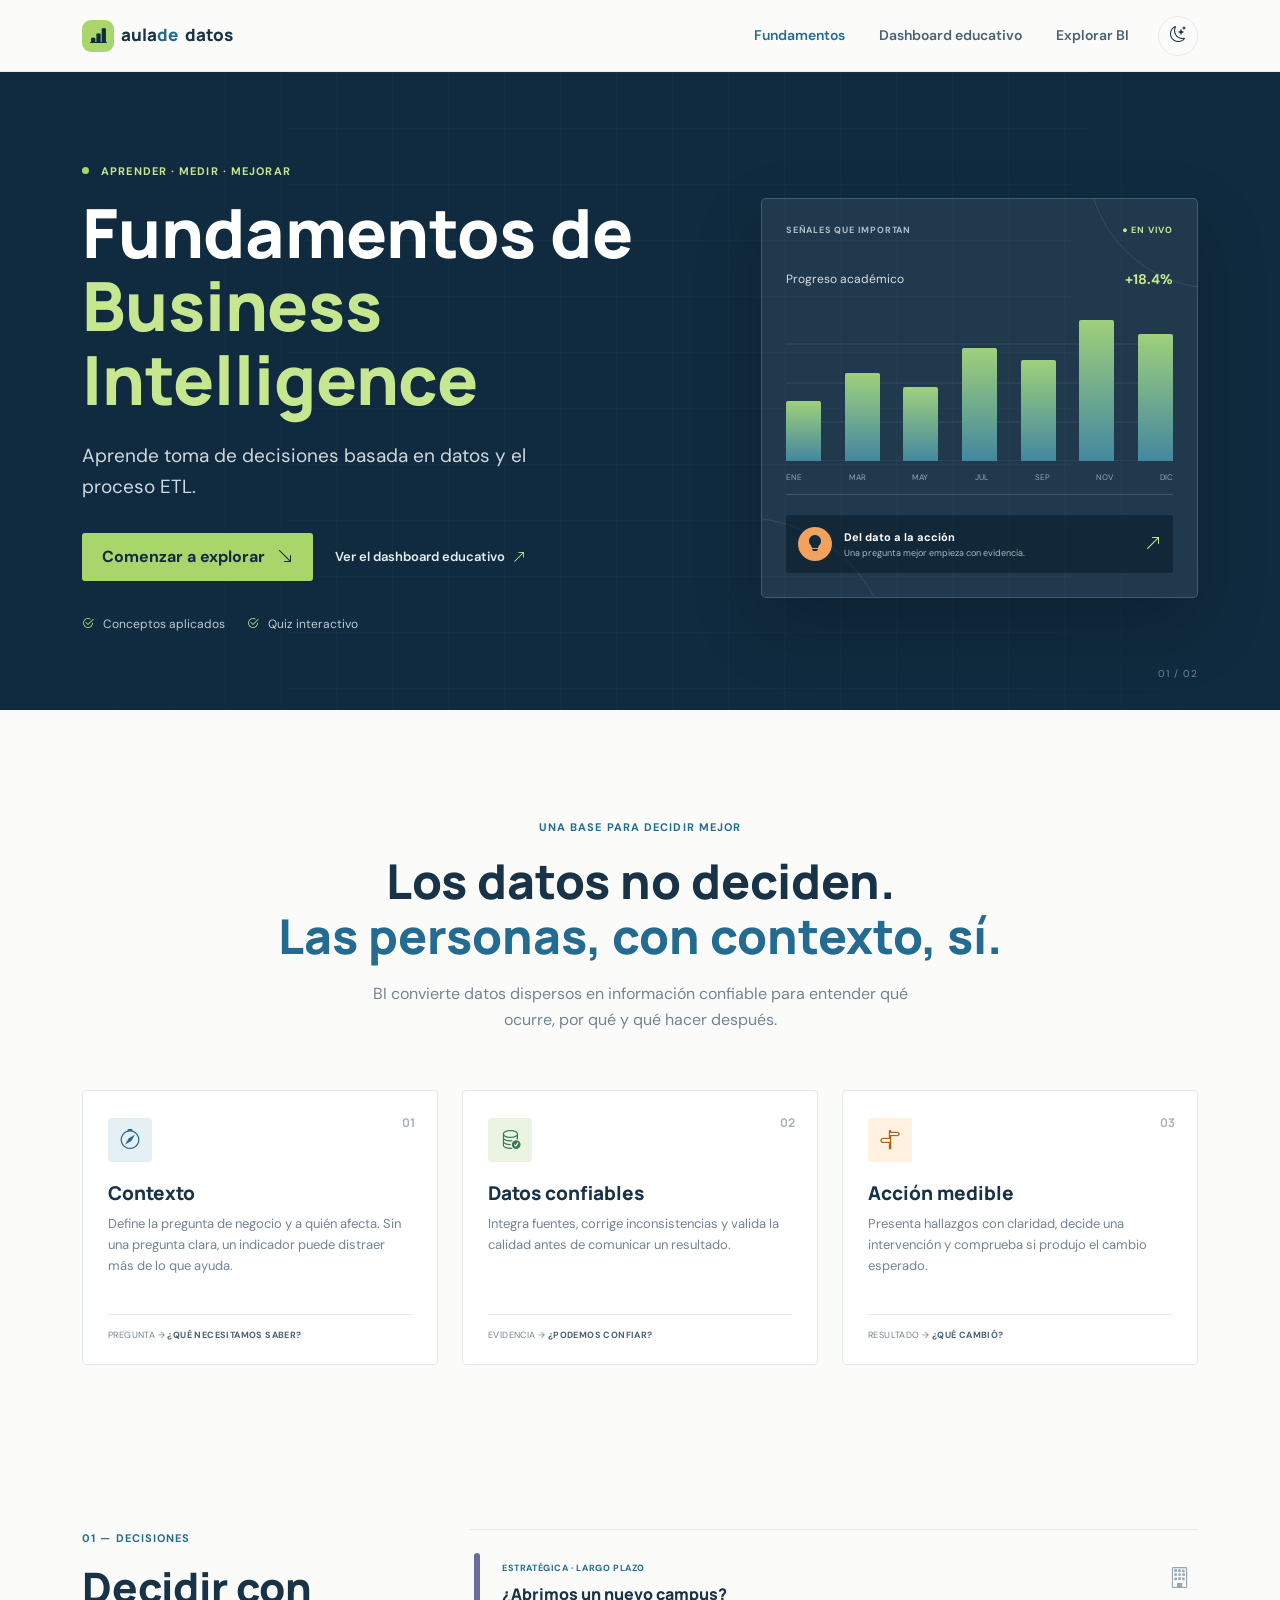
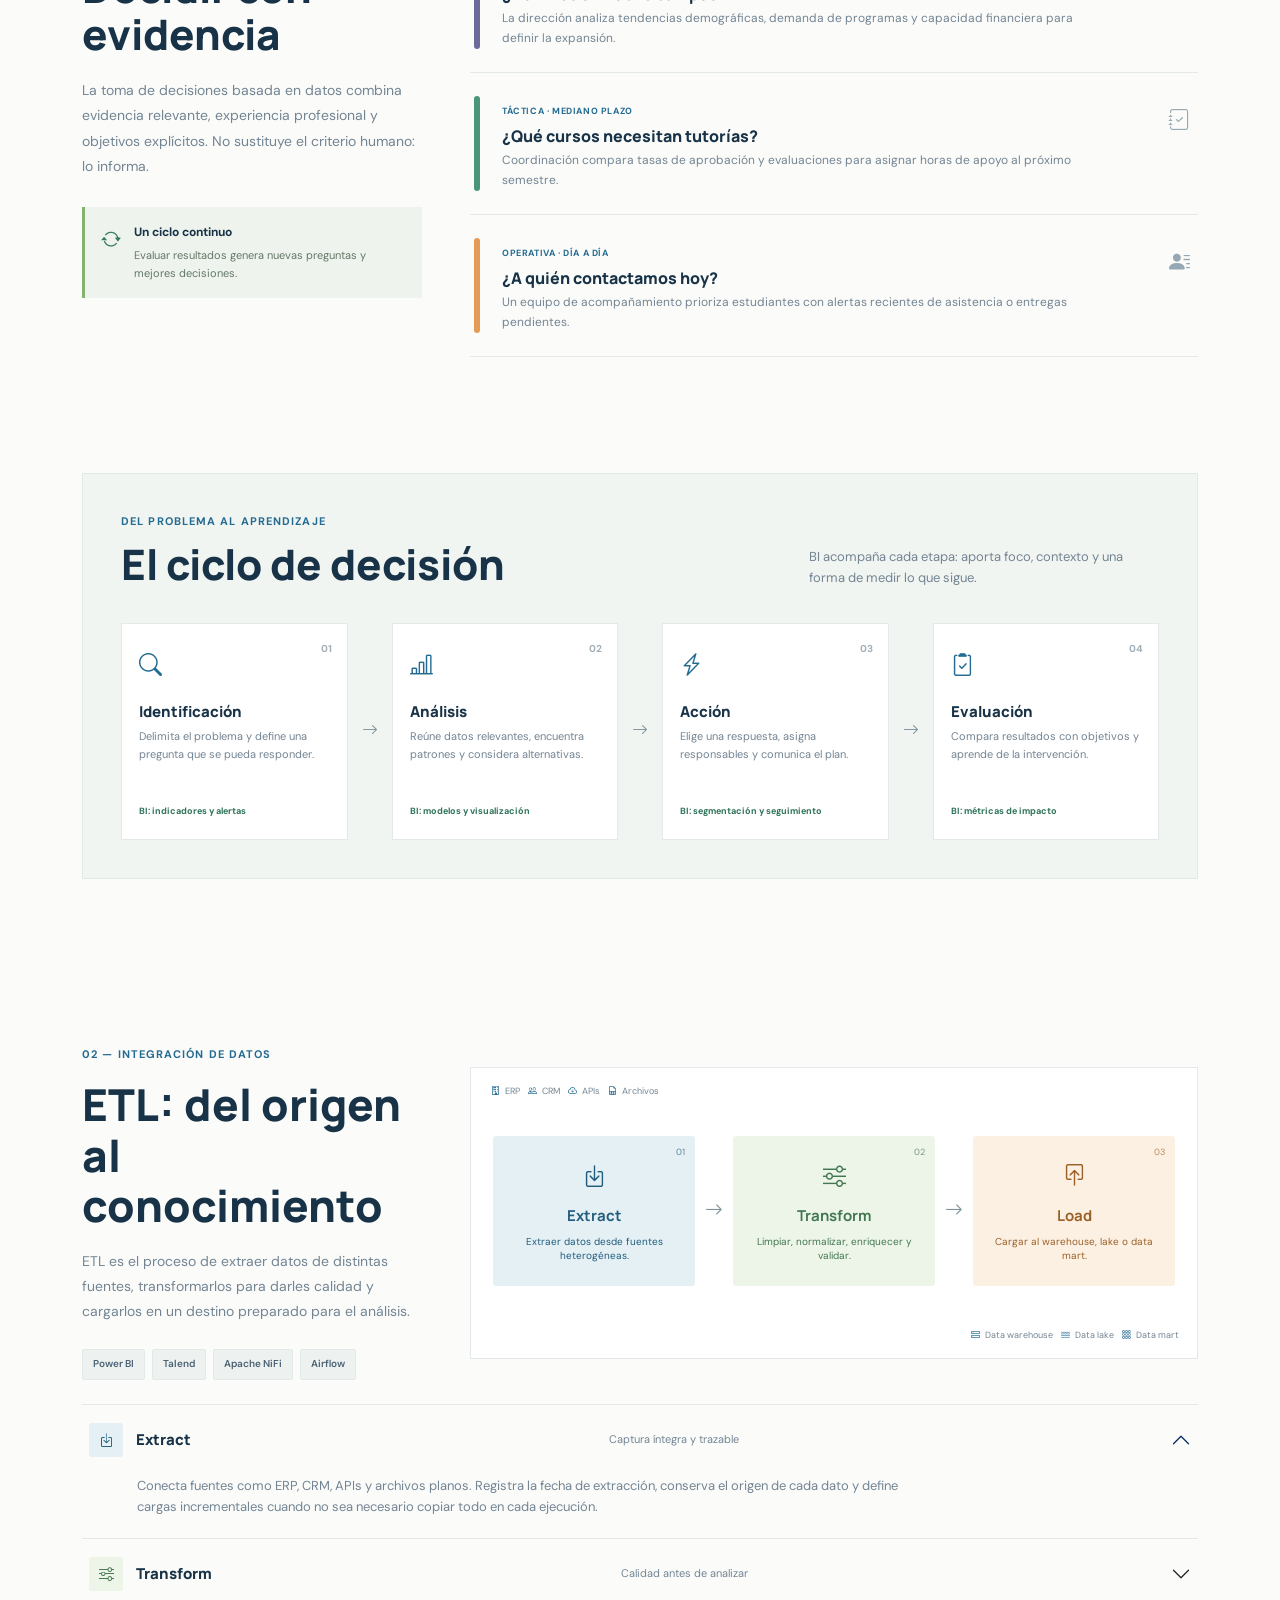
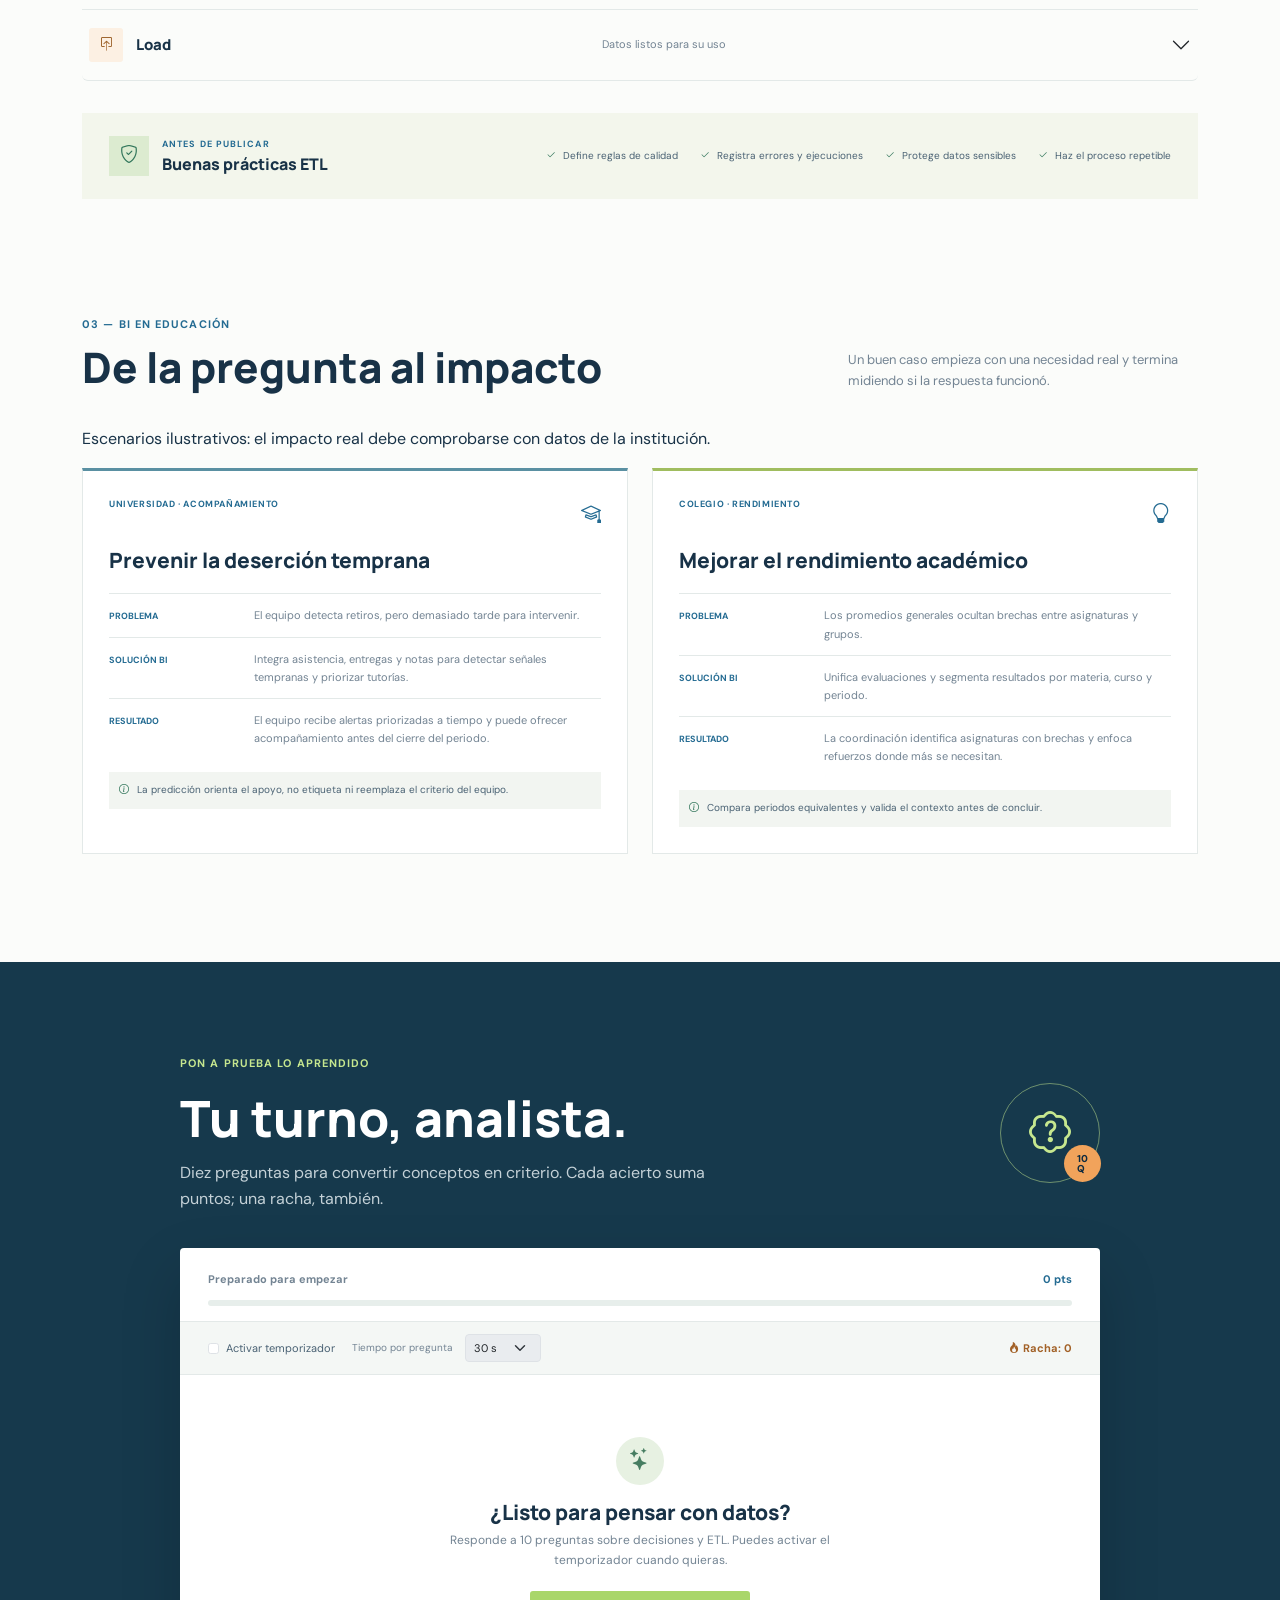
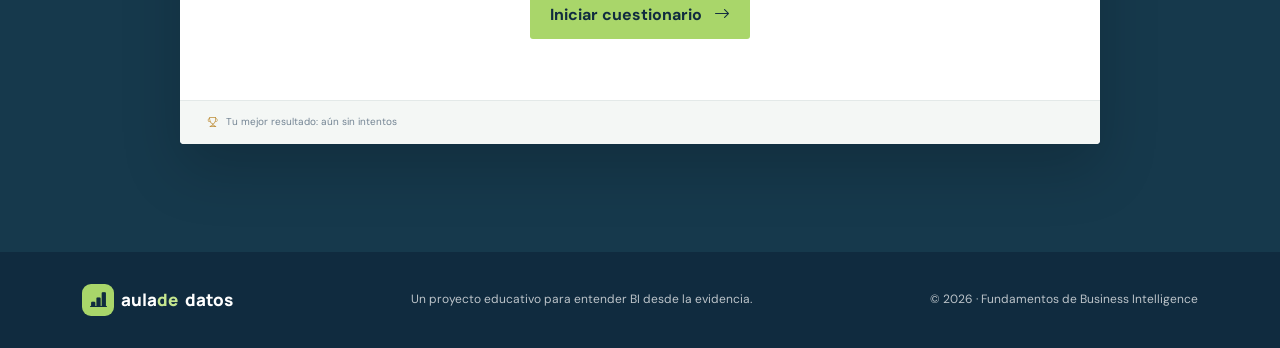
==== index.html @ 1e3d61f3 "Estructura inicial del proyecto BI y Dashboard" ====
<!doctype html>
<html lang="es">
<head>
	<meta charset="utf-8">
	<meta name="viewport" content="width=device-width, initial-scale=1">
	<meta name="description" content="Aprende fundamentos de Business Intelligence, toma de decisiones basada en datos y el proceso ETL con ejemplos educativos y un cuestionario interactivo.">
	<meta name="theme-color" content="#102b3f">
	<title>Fundamentos de BI | Aula de datos</title>
	<link rel="preconnect" href="https://fonts.googleapis.com">
	<link rel="preconnect" href="https://fonts.gstatic.com" crossorigin>
	<link href="https://fonts.googleapis.com/css2?family=DM+Sans:wght@400;500;600;700&family=Manrope:wght@500;600;700;800&display=swap" rel="stylesheet">
	<link href="https://cdn.jsdelivr.net/npm/bootstrap@5.3.3/dist/css/bootstrap.min.css" rel="stylesheet">
	<link href="https://cdn.jsdelivr.net/npm/bootstrap-icons@1.11.3/font/bootstrap-icons.min.css" rel="stylesheet">
	<link href="css/styles.css" rel="stylesheet">
	<link href="css/index.css" rel="stylesheet">
</head>
<body>
	<a class="skip-link" href="#contenido">Saltar al contenido</a>
	<nav class="navbar navbar-expand-lg site-nav sticky-top" aria-label="Navegación principal">
		<div class="container">
			<a class="navbar-brand brand-mark" href="index.html"><span class="brand-icon"><i class="bi bi-bar-chart-line-fill" aria-hidden="true"></i></span> aula<span>de</span>datos</a>
			<button class="navbar-toggler" type="button" data-bs-toggle="collapse" data-bs-target="#mainNav" aria-controls="mainNav" aria-expanded="false" aria-label="Abrir navegación"><span class="navbar-toggler-icon"></span></button>
			<div class="collapse navbar-collapse" id="mainNav">
				<ul class="navbar-nav ms-auto align-items-lg-center gap-lg-2">
					<li class="nav-item"><a class="nav-link active" aria-current="page" href="index.html">Fundamentos</a></li>
					<li class="nav-item"><a class="nav-link" href="dashboard.html">Dashboard educativo</a></li>
					<li class="nav-item"><a class="nav-link" href="#teoria">Explorar BI</a></li>
					<li class="nav-item ms-lg-2"><button class="theme-toggle" type="button" aria-label="Activar tema oscuro" title="Cambiar tema"><i class="bi bi-moon-stars" aria-hidden="true"></i></button></li>
				</ul>
			</div>
		</div>
	</nav>

	<main id="contenido">
		<header class="hero-section">
			<div class="hero-grid" aria-hidden="true"></div>
			<div class="container hero-content">
				<div class="row align-items-center g-5">
					<div class="col-lg-7">
						<p class="eyebrow"><span class="eyebrow-dot"></span> APRENDER · MEDIR · MEJORAR</p>
						<h1>Fundamentos de<br><span>Business Intelligence</span></h1>
						<p class="hero-lead">Aprende toma de decisiones basada en datos y el proceso ETL.</p>
						<div class="hero-actions">
							<a class="btn btn-accent" href="#teoria">Comenzar a explorar <i class="bi bi-arrow-down-right" aria-hidden="true"></i></a>
							<a class="hero-text-link" href="dashboard.html">Ver el dashboard educativo <i class="bi bi-arrow-up-right" aria-hidden="true"></i></a>
						</div>
						<div class="hero-proof"><span><i class="bi bi-check2-circle" aria-hidden="true"></i> Conceptos aplicados</span><span><i class="bi bi-check2-circle" aria-hidden="true"></i> Quiz interactivo</span></div>
					</div>
					<div class="col-lg-5">
						<div class="hero-visual" role="img" aria-label="Visualización de datos conectados para convertir información en decisiones">
							<div class="visual-topline"><span>SEÑALES QUE IMPORTAN</span><span class="live-dot">● EN VIVO</span></div>
							<div class="visual-chart">
								<div class="chart-label">Progreso académico <strong>+18.4%</strong></div>
								<div class="chart-bars" aria-hidden="true"><i style="--bar:39%"></i><i style="--bar:57%"></i><i style="--bar:48%"></i><i style="--bar:73%"></i><i style="--bar:65%"></i><i style="--bar:91%"></i><i style="--bar:82%"></i></div>
								<div class="chart-axis"><span>ENE</span><span>MAR</span><span>MAY</span><span>JUL</span><span>SEP</span><span>NOV</span><span>DIC</span></div>
							</div>
							<div class="visual-note"><span class="note-icon"><i class="bi bi-lightbulb-fill" aria-hidden="true"></i></span><span><strong>Del dato a la acción</strong><small>Una pregunta mejor empieza con evidencia.</small></span><i class="bi bi-arrow-up-right ms-auto" aria-hidden="true"></i></div>
							<span class="visual-orbit orbit-one" aria-hidden="true"></span><span class="visual-orbit orbit-two" aria-hidden="true"></span>
						</div>
					</div>
				</div>
				<div class="hero-index" aria-hidden="true">01 / 02</div>
			</div>
		</header>

		<section class="section-pad theory-section" id="teoria">
			<div class="container">
				<div class="section-heading reveal">
					<p class="eyebrow eyebrow-dark">UNA BASE PARA DECIDIR MEJOR</p>
					<h2>Los datos no deciden.<br><span>Las personas, con contexto, sí.</span></h2>
					<p>BI convierte datos dispersos en información confiable para entender qué ocurre, por qué y qué hacer después.</p>
				</div>

				<div class="row g-4 concept-row">
					<div class="col-md-4 reveal">
						<article class="concept-card">
							<span class="concept-number">01</span><span class="concept-icon icon-blue"><i class="bi bi-compass" aria-hidden="true"></i></span>
							<h3>Contexto</h3><p>Define la pregunta de negocio y a quién afecta. Sin una pregunta clara, un indicador puede distraer más de lo que ayuda.</p>
							<span class="concept-foot">PREGUNTA → <b>¿QUÉ NECESITAMOS SABER?</b></span>
						</article>
					</div>
					<div class="col-md-4 reveal">
						<article class="concept-card">
							<span class="concept-number">02</span><span class="concept-icon icon-green"><i class="bi bi-database-check" aria-hidden="true"></i></span>
							<h3>Datos confiables</h3><p>Integra fuentes, corrige inconsistencias y valida la calidad antes de comunicar un resultado.</p>
							<span class="concept-foot">EVIDENCIA → <b>¿PODEMOS CONFIAR?</b></span>
						</article>
					</div>
					<div class="col-md-4 reveal">
						<article class="concept-card">
							<span class="concept-number">03</span><span class="concept-icon icon-orange"><i class="bi bi-signpost-split" aria-hidden="true"></i></span>
							<h3>Acción medible</h3><p>Presenta hallazgos con claridad, decide una intervención y comprueba si produjo el cambio esperado.</p>
							<span class="concept-foot">RESULTADO → <b>¿QUÉ CAMBIÓ?</b></span>
						</article>
					</div>
				</div>

				<div class="theory-block row g-5 align-items-start">
					<div class="col-lg-4 reveal">
						<p class="eyebrow eyebrow-dark">01 — DECISIONES</p>
						<h2 class="block-title">Decidir con<br>evidencia</h2>
						<p class="block-intro">La toma de decisiones basada en datos combina evidencia relevante, experiencia profesional y objetivos explícitos. No sustituye el criterio humano: lo informa.</p>
						<div class="cycle-callout"><i class="bi bi-arrow-repeat" aria-hidden="true"></i><span><strong>Un ciclo continuo</strong><small>Evaluar resultados genera nuevas preguntas y mejores decisiones.</small></span></div>
					</div>
					<div class="col-lg-8 reveal">
						<div class="decision-types">
							<div class="decision-type"><span class="type-marker marker-strategy"></span><div><span class="type-label">ESTRATÉGICA · LARGO PLAZO</span><h3>¿Abrimos un nuevo campus?</h3><p>La dirección analiza tendencias demográficas, demanda de programas y capacidad financiera para definir la expansión.</p></div><i class="bi bi-building" aria-hidden="true"></i></div>
							<div class="decision-type"><span class="type-marker marker-tactical"></span><div><span class="type-label">TÁCTICA · MEDIANO PLAZO</span><h3>¿Qué cursos necesitan tutorías?</h3><p>Coordinación compara tasas de aprobación y evaluaciones para asignar horas de apoyo al próximo semestre.</p></div><i class="bi bi-journal-check" aria-hidden="true"></i></div>
							<div class="decision-type"><span class="type-marker marker-operational"></span><div><span class="type-label">OPERATIVA · DÍA A DÍA</span><h3>¿A quién contactamos hoy?</h3><p>Un equipo de acompañamiento prioriza estudiantes con alertas recientes de asistencia o entregas pendientes.</p></div><i class="bi bi-person-lines-fill" aria-hidden="true"></i></div>
						</div>
					</div>
				</div>

				<div class="cycle-section reveal">
					<div class="cycle-heading"><div><p class="eyebrow eyebrow-dark">DEL PROBLEMA AL APRENDIZAJE</p><h2 class="block-title">El ciclo de decisión</h2></div><p>BI acompaña cada etapa: aporta foco, contexto y una forma de medir lo que sigue.</p></div>
					<div class="cycle-steps">
						<article><span class="step-count">01</span><i class="bi bi-search" aria-hidden="true"></i><h3>Identificación</h3><p>Delimita el problema y define una pregunta que se pueda responder.</p><small>BI: indicadores y alertas</small></article>
						<span class="cycle-arrow" aria-hidden="true"><i class="bi bi-arrow-right"></i></span>
						<article><span class="step-count">02</span><i class="bi bi-bar-chart-line" aria-hidden="true"></i><h3>Análisis</h3><p>Reúne datos relevantes, encuentra patrones y considera alternativas.</p><small>BI: modelos y visualización</small></article>
						<span class="cycle-arrow" aria-hidden="true"><i class="bi bi-arrow-right"></i></span>
						<article><span class="step-count">03</span><i class="bi bi-lightning-charge" aria-hidden="true"></i><h3>Acción</h3><p>Elige una respuesta, asigna responsables y comunica el plan.</p><small>BI: segmentación y seguimiento</small></article>
						<span class="cycle-arrow" aria-hidden="true"><i class="bi bi-arrow-right"></i></span>
						<article><span class="step-count">04</span><i class="bi bi-clipboard2-check" aria-hidden="true"></i><h3>Evaluación</h3><p>Compara resultados con objetivos y aprende de la intervención.</p><small>BI: métricas de impacto</small></article>
					</div>
				</div>

				<div class="etl-section row g-5 align-items-center">
					<div class="col-lg-4 reveal">
						<p class="eyebrow eyebrow-dark">02 — INTEGRACIÓN DE DATOS</p>
						<h2 class="block-title">ETL: del origen<br>al conocimiento</h2>
						<p class="block-intro">ETL es el proceso de extraer datos de distintas fuentes, transformarlos para darles calidad y cargarlos en un destino preparado para el análisis.</p>
						<div class="tool-tags" aria-label="Ejemplos de herramientas"><span>Power BI</span><span>Talend</span><span>Apache NiFi</span><span>Airflow</span></div>
					</div>
					<div class="col-lg-8 reveal">
						<div class="etl-flow" aria-label="Flujo ETL: extracción, transformación y carga">
							<div class="etl-sources"><span><i class="bi bi-building" aria-hidden="true"></i> ERP</span><span><i class="bi bi-people" aria-hidden="true"></i> CRM</span><span><i class="bi bi-cloud-arrow-down" aria-hidden="true"></i> APIs</span><span><i class="bi bi-file-earmark-spreadsheet" aria-hidden="true"></i> Archivos</span></div>
							<div class="etl-stage stage-extract"><span class="stage-index">01</span><i class="bi bi-box-arrow-in-down" aria-hidden="true"></i><strong>Extract</strong><small>Extraer datos desde fuentes heterogéneas.</small></div>
							<span class="etl-connector" aria-hidden="true"><i class="bi bi-arrow-right"></i></span>
							<div class="etl-stage stage-transform"><span class="stage-index">02</span><i class="bi bi-sliders" aria-hidden="true"></i><strong>Transform</strong><small>Limpiar, normalizar, enriquecer y validar.</small></div>
							<span class="etl-connector" aria-hidden="true"><i class="bi bi-arrow-right"></i></span>
							<div class="etl-stage stage-load"><span class="stage-index">03</span><i class="bi bi-box-arrow-in-up" aria-hidden="true"></i><strong>Load</strong><small>Cargar al warehouse, lake o data mart.</small></div>
							<div class="etl-destinations"><span><i class="bi bi-hdd-stack" aria-hidden="true"></i> Data warehouse</span><span><i class="bi bi-water" aria-hidden="true"></i> Data lake</span><span><i class="bi bi-grid-3x3-gap" aria-hidden="true"></i> Data mart</span></div>
						</div>
					</div>
				</div>

				<div class="accordion etl-details reveal" id="etlAccordion">
					<div class="accordion-item"><h3 class="accordion-header"><button class="accordion-button" type="button" data-bs-toggle="collapse" data-bs-target="#extractDetails" aria-expanded="true" aria-controls="extractDetails"><span class="accordion-symbol symbol-blue"><i class="bi bi-box-arrow-in-down" aria-hidden="true"></i></span> Extract <small>Captura íntegra y trazable</small></button></h3><div id="extractDetails" class="accordion-collapse collapse show" data-bs-parent="#etlAccordion"><div class="accordion-body">Conecta fuentes como ERP, CRM, APIs y archivos planos. Registra la fecha de extracción, conserva el origen de cada dato y define cargas incrementales cuando no sea necesario copiar todo en cada ejecución.</div></div></div>
					<div class="accordion-item"><h3 class="accordion-header"><button class="accordion-button collapsed" type="button" data-bs-toggle="collapse" data-bs-target="#transformDetails" aria-expanded="false" aria-controls="transformDetails"><span class="accordion-symbol symbol-green"><i class="bi bi-sliders" aria-hidden="true"></i></span> Transform <small>Calidad antes de analizar</small></button></h3><div id="transformDetails" class="accordion-collapse collapse" data-bs-parent="#etlAccordion"><div class="accordion-body">Elimina duplicados, corrige formatos, normaliza unidades y catálogos, enriquece registros con contexto adicional y valida reglas de negocio. Documenta las transformaciones y trata explícitamente los valores faltantes.</div></div></div>
					<div class="accordion-item"><h3 class="accordion-header"><button class="accordion-button collapsed" type="button" data-bs-toggle="collapse" data-bs-target="#loadDetails" aria-expanded="false" aria-controls="loadDetails"><span class="accordion-symbol symbol-orange"><i class="bi bi-box-arrow-in-up" aria-hidden="true"></i></span> Load <small>Datos listos para su uso</small></button></h3><div id="loadDetails" class="accordion-collapse collapse" data-bs-parent="#etlAccordion"><div class="accordion-body">Carga los datos procesados en un data warehouse, data lake o data mart. Elige cargas completas o incrementales, comprueba que los registros se escribieron correctamente y prepara el modelo para las consultas analíticas.</div></div></div>
				</div>

				<div class="best-practice reveal"><div class="practice-title"><span><i class="bi bi-shield-check" aria-hidden="true"></i></span><div><p class="eyebrow eyebrow-dark">ANTES DE PUBLICAR</p><h3>Buenas prácticas ETL</h3></div></div><div class="practice-list"><span><i class="bi bi-check2" aria-hidden="true"></i> Define reglas de calidad</span><span><i class="bi bi-check2" aria-hidden="true"></i> Registra errores y ejecuciones</span><span><i class="bi bi-check2" aria-hidden="true"></i> Protege datos sensibles</span><span><i class="bi bi-check2" aria-hidden="true"></i> Haz el proceso repetible</span></div></div>

				<div class="cases-section reveal">
					<div class="cycle-heading"><div><p class="eyebrow eyebrow-dark">03 — BI EN EDUCACIÓN</p><h2 class="block-title">De la pregunta al impacto</h2></div><p>Un buen caso empieza con una necesidad real y termina midiendo si la respuesta funcionó.</p></div>
					  <p class="case-disclaimer">Escenarios ilustrativos: el impacto real debe comprobarse con datos de la institución.</p>
					  <div class="row g-4">
						<div class="col-lg-6"><article class="case-card"><div class="case-top"><span class="case-tag">UNIVERSIDAD · ACOMPAÑAMIENTO</span><i class="bi bi-mortarboard" aria-hidden="true"></i></div><h3>Prevenir la deserción temprana</h3><div class="case-flow"><div><small>PROBLEMA</small><p>El equipo detecta retiros, pero demasiado tarde para intervenir.</p></div><div><small>SOLUCIÓN BI</small><p>Integra asistencia, entregas y notas para detectar señales tempranas y priorizar tutorías.</p></div><div><small>RESULTADO</small><p>El equipo recibe alertas priorizadas a tiempo y puede ofrecer acompañamiento antes del cierre del periodo.</p></div></div><p class="case-caveat"><i class="bi bi-info-circle" aria-hidden="true"></i> La predicción orienta el apoyo, no etiqueta ni reemplaza el criterio del equipo.</p></article></div>
						<div class="col-lg-6"><article class="case-card case-lime"><div class="case-top"><span class="case-tag">COLEGIO · RENDIMIENTO</span><i class="bi bi-lightbulb" aria-hidden="true"></i></div><h3>Mejorar el rendimiento académico</h3><div class="case-flow"><div><small>PROBLEMA</small><p>Los promedios generales ocultan brechas entre asignaturas y grupos.</p></div><div><small>SOLUCIÓN BI</small><p>Unifica evaluaciones y segmenta resultados por materia, curso y periodo.</p></div><div><small>RESULTADO</small><p>La coordinación identifica asignaturas con brechas y enfoca refuerzos donde más se necesitan.</p></div></div><p class="case-caveat"><i class="bi bi-info-circle" aria-hidden="true"></i> Compara periodos equivalentes y valida el contexto antes de concluir.</p></article></div>
					</div>
				</div>
			</div>
		</section>

		<section class="quiz-section" id="quiz">
			<div class="container">
				<div class="quiz-intro reveal"><div><p class="eyebrow">PON A PRUEBA LO APRENDIDO</p><h2>Tu turno, analista.</h2><p>Diez preguntas para convertir conceptos en criterio. Cada acierto suma puntos; una racha, también.</p></div><div class="quiz-illustration" aria-hidden="true"><i class="bi bi-patch-question"></i><span>10<br>Q</span></div></div>
				<div class="quiz-shell reveal" id="quizApp">
					<div class="quiz-topbar"><div class="quiz-top-meta"><span id="questionCounter">Preparado para empezar</span><span id="scoreDisplay">0 pts</span></div><div class="progress quiz-progress" role="progressbar" aria-label="Progreso del cuestionario" aria-valuemin="0" aria-valuemax="10" aria-valuenow="0"><div class="progress-bar" id="progressBar" style="width:0%"></div></div></div>
					<div class="quiz-settings"><label class="timer-setting" for="timerEnabled"><input class="form-check-input" type="checkbox" id="timerEnabled"><span>Activar temporizador</span></label><label class="timer-select-label" for="timerDuration">Tiempo por pregunta</label><select class="form-select form-select-sm" id="timerDuration" disabled aria-label="Segundos por pregunta"><option value="15">15 s</option><option value="30" selected>30 s</option><option value="45">45 s</option></select><span class="streak-indicator" id="streakDisplay"><i class="bi bi-fire" aria-hidden="true"></i> Racha: 0</span></div>
					<div class="quiz-content" id="quizContent">
						<div class="quiz-welcome"><span class="welcome-icon"><i class="bi bi-stars" aria-hidden="true"></i></span><h3>¿Listo para pensar con datos?</h3><p>Responde a 10 preguntas sobre decisiones y ETL. Puedes activar el temporizador cuando quieras.</p><button type="button" class="btn btn-accent" id="startQuiz">Iniciar cuestionario <i class="bi bi-arrow-right" aria-hidden="true"></i></button></div>
					</div>
					<div class="quiz-best" id="bestScore"><i class="bi bi-trophy" aria-hidden="true"></i> Tu mejor resultado: aún sin intentos</div>
				</div>
			</div>
		</section>
	</main>

	<footer class="site-footer"><div class="container footer-inner"><a class="navbar-brand brand-mark" href="index.html"><span class="brand-icon"><i class="bi bi-bar-chart-line-fill" aria-hidden="true"></i></span> aula<span>de</span>datos</a><p>Un proyecto educativo para entender BI desde la evidencia.</p><span>© 2026 · Fundamentos de Business Intelligence</span></div></footer>

	<script src="https://cdn.jsdelivr.net/npm/bootstrap@5.3.3/dist/js/bootstrap.bundle.min.js"></script>
	<script src="js/quiz.js" defer></script>
</body>
</html>
---- css/styles.css ----
:root {
  color-scheme: light;
  --ink: #183247;
  --ink-soft: #496173;
  --muted: #738493;
  --paper: #fbfcfa;
  --surface: #ffffff;
  --line: #e3e9e8;
  --blue: #246b92;
  --blue-deep: #102b3f;
  --green: #a9d66a;
  --green-deep: #2f7459;
  --orange: #f1a35b;
  --violet: #7773a8;
  --font-body: "DM Sans", sans-serif;
  --font-display: "Manrope", sans-serif;
  --nav-height: 72px;
}

* { box-sizing: border-box; }
html { scroll-behavior: smooth; scroll-padding-top: calc(var(--nav-height) + 16px); }
body { margin: 0; color: var(--ink); background: var(--paper); font-family: var(--font-body); font-size: 16px; line-height: 1.65; }
h1, h2, h3, h4, .navbar-brand { font-family: var(--font-display); letter-spacing: 0; }
a { color: inherit; }
button, input, select { font: inherit; }
.skip-link { position: fixed; z-index: 2000; top: 8px; left: 8px; padding: 10px 16px; color: white; background: var(--blue-deep); transform: translateY(-150%); }
.skip-link:focus { transform: translateY(0); }
.site-nav { min-height: var(--nav-height); background: rgba(251, 252, 250, .96); border-bottom: 1px solid rgba(24, 50, 71, .08); backdrop-filter: blur(14px); }
.brand-mark { display: inline-flex; align-items: center; gap: 7px; color: var(--ink); font-size: 17px; font-weight: 800; text-decoration: none; }
.brand-mark > span:not(.brand-icon) { margin-left: -7px; color: var(--blue); }
.brand-icon { display: inline-grid; width: 32px; height: 32px; place-items: center; color: var(--blue-deep); background: var(--green); border-radius: 9px; }
.site-nav .nav-link { padding: 10px 13px !important; color: var(--ink-soft); font-size: 14px; font-weight: 600; }
.site-nav .nav-link:hover, .site-nav .nav-link.active { color: var(--blue); }
.navbar-toggler { border-color: var(--line); }
.theme-toggle { display: inline-grid; width: 40px; height: 40px; place-items: center; color: var(--ink); background: transparent; border: 1px solid var(--line); border-radius: 50%; }
.theme-toggle:hover { background: #edf3f2; }
.btn-accent { display: inline-flex; min-height: 48px; align-items: center; gap: 12px; padding: 0 20px; color: var(--blue-deep); background: var(--green); border: 0; border-radius: 3px; font-weight: 700; transition: background .2s, transform .2s; }
.btn-accent:hover, .btn-accent:focus-visible { color: var(--blue-deep); background: #bce47d; transform: translateY(-2px); }
.eyebrow { margin: 0 0 16px; color: #c6e78f; font-size: 11px; font-weight: 700; letter-spacing: 1.1px; }
.eyebrow-dark { color: var(--blue); }
.eyebrow-dot { display: inline-block; width: 7px; height: 7px; margin-right: 8px; background: var(--green); border-radius: 50%; vertical-align: 1px; }
.section-pad { padding: 108px 0; }
.site-footer { padding: 32px 0; background: #102b3f; color: rgba(255,255,255,.72); }
.footer-inner { display: flex; align-items: center; justify-content: space-between; gap: 20px; }
.footer-inner .brand-mark { color: white; }
.footer-inner .brand-mark > span:not(.brand-icon) { color: #c6e78f; }
.footer-inner p, .footer-inner > span { margin: 0; font-size: 12px; }
.reveal { opacity: 0; transform: translateY(18px); transition: opacity .65s ease, transform .65s ease; }
.reveal.is-visible { opacity: 1; transform: translateY(0); }
body.theme-dark { color-scheme: dark; --ink: #edf3f2; --ink-soft: #c2d0d7; --muted: #9bacb5; --paper: #142a38; --surface: #1b3545; --line: #35505e; }
body.theme-dark .site-nav { background: rgba(20, 42, 56, .96); border-color: var(--line); }
body.theme-dark .navbar-toggler-icon { filter: invert(1); }
body.theme-dark .theme-toggle:hover { background: #264454; }
body.theme-dark .site-footer { background: #0c202d; }
:focus-visible { outline: 3px solid #e2a857; outline-offset: 3px; }
@media (max-width: 767.98px) {
  :root { --nav-height: 64px; }
  .section-pad { padding: 76px 0; }
  .footer-inner { align-items: flex-start; flex-direction: column; gap: 10px; }
}
@media (prefers-reduced-motion: reduce) {
  *, *::before, *::after { scroll-behavior: auto !important; animation-duration: .01ms !important; animation-iteration-count: 1 !important; transition-duration: .01ms !important; }
  .reveal { opacity: 1; transform: none; }
}
---- css/index.css ----
.hero-section { position: relative; overflow: hidden; min-height: 610px; padding: 90px 0 76px; color: white; background: #102b3f; }
.hero-grid { position: absolute; inset: 0; opacity: .24; background-image: linear-gradient(rgba(255,255,255,.07) 1px, transparent 1px), linear-gradient(90deg, rgba(255,255,255,.07) 1px, transparent 1px); background-size: 56px 56px; mask-image: linear-gradient(90deg, transparent, black 30%, black 80%, transparent); }
.hero-content { position: relative; z-index: 1; }
.hero-section h1 { max-width: 750px; margin: 0; font-size: clamp(42px, 5.3vw, 70px); font-weight: 800; line-height: 1.08; }
.hero-section h1 span { color: #c6e78f; }
.hero-lead { max-width: 510px; margin: 24px 0 30px; color: #ced9df; font-size: 19px; }
.hero-actions { display: flex; align-items: center; flex-wrap: wrap; gap: 22px; }
.hero-text-link { color: #e5edf0; font-size: 13px; font-weight: 600; text-decoration: none; }
.hero-text-link i { margin-left: 5px; color: #c6e78f; }
.hero-text-link:hover { color: #c6e78f; }
.hero-proof { display: flex; flex-wrap: wrap; gap: 22px; margin-top: 34px; color: #bdcbd2; font-size: 12px; }
.hero-proof i { margin-right: 6px; color: #c6e78f; }
.hero-visual { position: relative; max-width: 450px; margin: 0 auto; padding: 24px; overflow: hidden; background: rgba(255,255,255,.07); border: 1px solid rgba(255,255,255,.17); border-radius: 5px; box-shadow: 0 28px 70px rgba(0,0,0,.2); }
.visual-topline { display: flex; justify-content: space-between; color: #afc0c8; font-size: 9px; font-weight: 700; letter-spacing: .8px; }
.live-dot { color: #c6e78f; }
.visual-chart { position: relative; z-index: 1; margin: 30px 0 20px; padding: 0 0 10px; border-bottom: 1px solid rgba(255,255,255,.15); }
.chart-label { display: flex; align-items: center; justify-content: space-between; color: #d4e0e4; font-size: 12px; }
.chart-label strong { color: #c6e78f; font-size: 14px; }
.chart-bars { display: flex; height: 155px; align-items: end; justify-content: space-between; gap: 10px; margin-top: 15px; background: repeating-linear-gradient(to bottom, transparent 0, transparent 37px, rgba(255,255,255,.09) 38px, transparent 39px); }
.chart-bars i { width: 9%; height: var(--bar); background: linear-gradient(to top, #4387a0, #9fd07b); border-radius: 2px 2px 0 0; animation: bar-rise .85s both; transform-origin: bottom; }
.chart-bars i:nth-child(2) { animation-delay: .08s; }.chart-bars i:nth-child(3) { animation-delay: .16s; }.chart-bars i:nth-child(4) { animation-delay: .24s; }.chart-bars i:nth-child(5) { animation-delay: .32s; }.chart-bars i:nth-child(6) { animation-delay: .4s; }.chart-bars i:nth-child(7) { animation-delay: .48s; }
.chart-axis { display: flex; justify-content: space-between; margin-top: 10px; color: #94a9b3; font-size: 8px; }
.visual-note { position: relative; z-index: 1; display: flex; align-items: center; gap: 12px; padding: 12px; background: rgba(9,29,42,.55); border-radius: 3px; }
.note-icon { display: grid; width: 34px; height: 34px; flex: 0 0 auto; place-items: center; color: var(--blue-deep); background: #f1a35b; border-radius: 50%; }
.visual-note strong, .visual-note small { display: block; }.visual-note strong { font-size: 11px; }.visual-note small { color: #a9bac2; font-size: 9px; }
.visual-note > i { color: #c6e78f; }
.visual-orbit { position: absolute; width: 260px; height: 260px; border: 1px solid rgba(198,231,143,.13); border-radius: 50%; }.orbit-one { top: -170px; right: -150px; }.orbit-two { bottom: -220px; left: -170px; width: 300px; height: 300px; }
.hero-index { position: absolute; right: 12px; bottom: -48px; color: rgba(255,255,255,.42); font-size: 10px; letter-spacing: 1px; }
@keyframes bar-rise { from { transform: scaleY(.05); opacity: .4; } to { transform: scaleY(1); opacity: 1; } }
.theory-section { background: var(--paper); }
.section-heading { max-width: 740px; margin: 0 auto 56px; text-align: center; }
.section-heading h2 { margin: 0 0 18px; font-size: clamp(32px, 4vw, 48px); font-weight: 800; line-height: 1.15; }
.section-heading h2 span { color: var(--blue); }
.section-heading > p:last-child { max-width: 570px; margin: auto; color: var(--muted); }
.concept-card { position: relative; height: 100%; padding: 27px 25px 22px; background: var(--surface); border: 1px solid var(--line); border-radius: 4px; transition: transform .25s, box-shadow .25s; }
.concept-card:hover { transform: translateY(-4px); box-shadow: 0 14px 35px rgba(24,50,71,.08); }
.concept-number { position: absolute; top: 22px; right: 22px; color: #a4b2ba; font-family: var(--font-display); font-size: 12px; font-weight: 700; }
.concept-icon { display: grid; width: 44px; height: 44px; place-items: center; font-size: 20px; border-radius: 3px; }
.icon-blue { color: #23688d; background: #e4f0f4; }.icon-green { color: #397a5e; background: #eaf4e0; }.icon-orange { color: #a96025; background: #fff0df; }
.concept-card h3 { margin: 20px 0 8px; font-size: 19px; font-weight: 800; }.concept-card p { min-height: 78px; margin: 0 0 23px; color: var(--muted); font-size: 13px; }
.concept-foot { display: block; padding-top: 13px; color: var(--muted); border-top: 1px solid var(--line); font-size: 9px; letter-spacing: .4px; }.concept-foot b { color: var(--ink-soft); }
.theory-block { margin-top: 116px; }
.block-title { margin: 0 0 19px; font-size: clamp(30px, 3.5vw, 42px); font-weight: 800; line-height: 1.14; }
.block-intro { color: var(--muted); font-size: 14px; line-height: 1.8; }
.cycle-callout { display: flex; gap: 13px; align-items: flex-start; margin-top: 28px; padding: 16px; background: #eef4ed; border-left: 3px solid #82b46d; }
.cycle-callout > i { color: #397a5e; font-size: 20px; }.cycle-callout strong, .cycle-callout small { display: block; }.cycle-callout strong { font-size: 12px; }.cycle-callout small { margin-top: 3px; color: #637767; font-size: 11px; }
.decision-types { border-top: 1px solid var(--line); }
.decision-type { display: grid; grid-template-columns: 8px 1fr auto; gap: 20px; align-items: start; padding: 23px 4px; border-bottom: 1px solid var(--line); }
.type-marker { width: 6px; height: 100%; min-height: 58px; border-radius: 4px; }.marker-strategy { background: #6c6a9b; }.marker-tactical { background: #4b9679; }.marker-operational { background: #e59a56; }
.type-label { color: var(--blue); font-size: 9px; font-weight: 700; letter-spacing: .6px; }.decision-type h3 { margin: 5px 0; font-size: 16px; font-weight: 800; }.decision-type p { max-width: 610px; margin: 0; color: var(--muted); font-size: 12px; }.decision-type > i { margin: 8px 4px; color: #95a8b3; font-size: 21px; }
.cycle-section { margin-top: 116px; padding: 38px; background: #f1f5f1; border: 1px solid #e3eae3; }
.cycle-heading { display: flex; align-items: end; justify-content: space-between; gap: 28px; margin-bottom: 34px; }.cycle-heading .eyebrow { margin-bottom: 11px; }.cycle-heading .block-title { margin: 0; }.cycle-heading > p { max-width: 350px; margin: 0; color: var(--muted); font-size: 13px; }
.cycle-steps { display: grid; grid-template-columns: 1fr auto 1fr auto 1fr auto 1fr; gap: 14px; align-items: center; }.cycle-steps article { position: relative; min-height: 210px; padding: 23px 17px 17px; background: var(--surface); border: 1px solid var(--line); }.cycle-steps article > i { color: var(--blue); font-size: 23px; }.step-count { position: absolute; top: 17px; right: 15px; color: #a0aeb6; font-size: 10px; font-weight: 700; }.cycle-steps h3 { margin: 18px 0 6px; font-size: 15px; font-weight: 800; }.cycle-steps p { min-height: 55px; margin: 0 0 14px; color: var(--muted); font-size: 11px; }.cycle-steps small { color: var(--green-deep); font-size: 9px; font-weight: 700; }.cycle-arrow { color: #82969f; }
.etl-section { margin-top: 118px; }.etl-section .block-title { font-size: clamp(32px, 3.5vw, 44px); }.tool-tags { display: flex; flex-wrap: wrap; gap: 7px; margin-top: 25px; }.tool-tags span { padding: 6px 10px; color: var(--ink-soft); background: #edf1f0; border: 1px solid var(--line); border-radius: 2px; font-size: 10px; font-weight: 600; }
.etl-flow { position: relative; display: grid; grid-template-columns: 1fr auto 1fr auto 1fr; gap: 10px; align-items: center; padding: 68px 22px 72px; background: var(--surface); border: 1px solid var(--line); }
.etl-sources, .etl-destinations { position: absolute; display: flex; flex-wrap: wrap; gap: 8px; }.etl-sources { top: 16px; left: 20px; }.etl-destinations { right: 18px; bottom: 15px; }.etl-sources span, .etl-destinations span { color: var(--muted); font-size: 9px; }.etl-sources i, .etl-destinations i { margin-right: 3px; color: var(--blue); }
.etl-stage { position: relative; display: flex; min-height: 150px; flex-direction: column; justify-content: center; padding: 18px 12px; border-radius: 3px; text-align: center; }.etl-stage > i { margin-bottom: 8px; font-size: 23px; }.etl-stage strong { font-family: var(--font-display); font-size: 15px; }.etl-stage small { margin-top: 6px; font-size: 10px; line-height: 1.4; }.stage-index { position: absolute; top: 9px; right: 10px; font-size: 9px; opacity: .7; }.stage-extract { color: #205d7c; background: #e5f0f5; }.stage-transform { color: #417751; background: #edf5e8; }.stage-load { color: #9b6028; background: #fcf0e3; }.etl-connector { color: #80939b; font-size: 18px; }
.etl-details { margin-top: 24px; border-top: 1px solid var(--line); }.etl-details .accordion-item { color: var(--ink); background: transparent; border: 0; border-bottom: 1px solid var(--line); }.etl-details .accordion-button { gap: 13px; padding: 18px 7px; color: var(--ink); background: transparent; box-shadow: none; font-family: var(--font-display); font-size: 15px; font-weight: 800; }.etl-details .accordion-button::after { margin-left: auto; }.etl-details .accordion-button small { margin-left: auto; margin-right: 14px; color: var(--muted); font-family: var(--font-body); font-size: 11px; font-weight: 400; }.accordion-symbol { display: grid; width: 34px; height: 34px; place-items: center; border-radius: 3px; }.symbol-blue { color: #205d7c; background: #e5f0f5; }.symbol-green { color: #417751; background: #edf5e8; }.symbol-orange { color: #9b6028; background: #fcf0e3; }.etl-details .accordion-body { max-width: 900px; padding: 0 55px 20px; color: var(--muted); font-size: 13px; }
.best-practice { display: flex; align-items: center; justify-content: space-between; gap: 25px; margin-top: 32px; padding: 23px 27px; background: #f3f6ec; }.practice-title { display: flex; align-items: center; gap: 13px; }.practice-title > span { display: grid; width: 40px; height: 40px; place-items: center; color: var(--green-deep); background: #dcebd0; font-size: 18px; }.practice-title .eyebrow { margin-bottom: 3px; font-size: 9px; }.practice-title h3 { margin: 0; font-size: 16px; font-weight: 800; }.practice-list { display: flex; flex-wrap: wrap; gap: 10px 22px; }.practice-list span { color: var(--ink-soft); font-size: 10px; }.practice-list i { margin-right: 4px; color: var(--green-deep); }
.cases-section { margin-top: 116px; }.case-card { height: 100%; padding: 26px; background: var(--surface); border: 1px solid var(--line); border-top: 3px solid #5a90a2; }.case-lime { border-top-color: #a0bd5f; }.case-top { display: flex; justify-content: space-between; color: var(--blue); }.case-tag { font-size: 9px; font-weight: 700; letter-spacing: .6px; }.case-top > i { font-size: 20px; }.case-card h3 { margin: 18px 0 20px; font-size: 21px; font-weight: 800; }.case-flow > div { display: grid; grid-template-columns: 130px 1fr; gap: 15px; padding: 12px 0; border-top: 1px solid var(--line); }.case-flow small { padding-top: 3px; color: var(--blue); font-size: 9px; font-weight: 700; }.case-flow p { margin: 0; color: var(--muted); font-size: 11px; }.case-caveat { margin: 13px 0 0; padding: 10px; color: var(--ink-soft); background: #f2f5f1; font-size: 10px; }.case-caveat i { margin-right: 5px; color: var(--green-deep); }
.quiz-section { padding: 92px 0 108px; color: white; background: #16394c; }.quiz-intro { display: flex; align-items: center; justify-content: space-between; gap: 30px; max-width: 920px; margin: 0 auto 35px; }.quiz-intro h2 { margin: 0; font-size: clamp(34px, 4vw, 50px); font-weight: 800; }.quiz-intro > div:first-child > p:last-child { max-width: 560px; margin: 12px 0 0; color: #c4d1d7; }.quiz-illustration { position: relative; display: grid; width: 100px; height: 100px; flex: 0 0 auto; place-items: center; color: #c6e78f; border: 1px solid rgba(198,231,143,.5); border-radius: 50%; }.quiz-illustration > i { font-size: 42px; }.quiz-illustration span { position: absolute; right: -2px; bottom: 0; display: grid; width: 37px; height: 37px; place-items: center; color: var(--blue-deep); background: #f1a35b; border-radius: 50%; font-size: 10px; font-weight: 800; line-height: 1; }
.quiz-shell { max-width: 920px; margin: auto; overflow: hidden; color: var(--ink); background: var(--surface); border-radius: 4px; box-shadow: 0 25px 60px rgba(0,0,0,.18); }.quiz-topbar { padding: 22px 28px 15px; }.quiz-top-meta { display: flex; justify-content: space-between; margin-bottom: 12px; color: var(--muted); font-size: 11px; font-weight: 700; }.quiz-top-meta #scoreDisplay { color: var(--blue); }.quiz-progress { height: 6px; overflow: visible; background: #e7eeeb; border-radius: 6px; }.quiz-progress .progress-bar { background: #79a95d; border-radius: 6px; transition: width .5s ease; }
.quiz-settings { display: flex; align-items: center; gap: 12px; padding: 12px 28px; background: #f4f7f5; border-block: 1px solid var(--line); }.timer-setting { display: flex; align-items: center; gap: 7px; color: var(--ink-soft); font-size: 11px; }.timer-setting .form-check-input { margin: 0; }.timer-select-label { margin-left: 5px; color: var(--muted); font-size: 10px; }.quiz-settings .form-select { width: auto; min-width: 76px; padding-top: 5px; padding-bottom: 5px; font-size: 11px; }.streak-indicator { margin-left: auto; color: #a26127; font-size: 11px; font-weight: 700; }.quiz-content { min-height: 325px; padding: 30px 34px; }.quiz-welcome { display: flex; min-height: 265px; flex-direction: column; align-items: center; justify-content: center; text-align: center; }.welcome-icon { display: grid; width: 48px; height: 48px; place-items: center; color: #467d61; background: #e7f1e2; border-radius: 50%; font-size: 22px; }.quiz-welcome h3 { margin: 15px 0 6px; font-size: 21px; font-weight: 800; }.quiz-welcome p { max-width: 430px; margin: 0 0 20px; color: var(--muted); font-size: 12px; }.quiz-best { padding: 13px 28px; color: var(--muted); background: #f4f7f5; border-top: 1px solid var(--line); font-size: 10px; }.quiz-best i { margin-right: 5px; color: #bd8c34; }
.question-heading { display: flex; justify-content: space-between; gap: 15px; align-items: flex-start; }.question-category { margin: 0 0 9px; color: var(--blue); font-size: 9px; font-weight: 700; letter-spacing: .8px; text-transform: uppercase; }.question-heading h3 { max-width: 690px; margin: 0 0 22px; font-size: 20px; font-weight: 800; line-height: 1.35; }.question-clock { display: none; flex: 0 0 auto; color: var(--ink-soft); font-size: 12px; font-weight: 700; }.question-clock.active { display: block; }.question-clock.urgent { color: #bb5144; animation: pulse .65s infinite alternate; }
.answer-list { display: grid; gap: 9px; }.answer-option { display: flex; width: 100%; align-items: center; gap: 13px; padding: 13px 15px; color: var(--ink); background: var(--surface); border: 1px solid var(--line); border-radius: 3px; text-align: left; transition: border-color .2s, background .2s, transform .2s; }.answer-option:hover:not(:disabled) { background: #f4f7f5; border-color: #8eb39c; transform: translateX(3px); }.answer-letter { display: grid; width: 27px; height: 27px; flex: 0 0 auto; place-items: center; color: var(--ink-soft); background: #eff3f1; border-radius: 50%; font-size: 10px; font-weight: 700; }.answer-option > span:last-child { font-size: 12px; }.answer-option.correct { background: #eaf5e7; border-color: #72a56b; animation: answer-pop .35s ease; }.answer-option.correct .answer-letter { color: white; background: #4d8c5c; }.answer-option.incorrect { background: #fff0eb; border-color: #d8826f; animation: answer-shake .35s ease; }.answer-option.incorrect .answer-letter { color: white; background: #bd614e; }.answer-option:disabled { cursor: default; }
.quiz-feedback { margin-top: 14px; padding: 12px 14px; border-left: 3px solid; animation: fade-in .3s ease; }.quiz-feedback.is-correct { background: #eaf5e7; border-color: #4d8c5c; }.quiz-feedback.is-wrong { background: #fff0eb; border-color: #bd614e; }.quiz-feedback strong { display: block; margin-bottom: 3px; font-size: 12px; }.quiz-feedback p { margin: 0; color: var(--ink-soft); font-size: 11px; }.quiz-next-row { display: flex; justify-content: flex-end; margin-top: 16px; }.quiz-next-row .btn { font-size: 12px; }.quiz-results { padding: 16px 0; text-align: center; animation: fade-in .45s ease; }.result-medal { display: grid; width: 70px; height: 70px; margin: 0 auto 13px; place-items: center; color: #8b6826; background: #fff1c9; border-radius: 50%; font-size: 31px; }.quiz-results h3 { margin: 0; font-size: 25px; font-weight: 800; }.result-subtitle { margin: 7px 0 18px; color: var(--muted); font-size: 12px; }.result-stats { display: flex; justify-content: center; gap: 12px; margin-bottom: 19px; }.result-stat { min-width: 120px; padding: 12px 17px; background: #f4f7f5; }.result-stat strong, .result-stat span { display: block; }.result-stat strong { color: var(--blue); font-family: var(--font-display); font-size: 23px; }.result-stat span { color: var(--muted); font-size: 9px; }.result-message { max-width: 510px; margin: 0 auto 18px; color: var(--ink-soft); font-size: 12px; }
@keyframes answer-pop { 50% { transform: scale(1.015); } }@keyframes answer-shake { 25% { transform: translateX(-5px); } 75% { transform: translateX(5px); } }@keyframes pulse { to { opacity: .55; } }@keyframes fade-in { from { opacity: 0; transform: translateY(6px); } to { opacity: 1; transform: translateY(0); } }
body.theme-dark .theory-section { background: var(--paper); }body.theme-dark .cycle-section, body.theme-dark .best-practice, body.theme-dark .cycle-callout, body.theme-dark .case-caveat { background: #203b43; border-color: var(--line); }body.theme-dark .etl-sources span, body.theme-dark .etl-destinations span { color: var(--ink-soft); }body.theme-dark .tool-tags span { background: #203b43; }body.theme-dark .quiz-section { background: #102b3f; }body.theme-dark .quiz-settings, body.theme-dark .quiz-best, body.theme-dark .result-stat { background: #203b43; }body.theme-dark .answer-option:hover:not(:disabled) { background: #203b43; }body.theme-dark .quiz-feedback.is-correct { background: #264539; }body.theme-dark .quiz-feedback.is-wrong { background: #4c3434; }
@media (max-width: 991.98px) { .hero-section { padding: 74px 0; }.hero-visual { margin-top: 20px; }.cycle-steps { grid-template-columns: 1fr 1fr; }.cycle-arrow { display: none; }.cycle-steps article { min-height: 190px; }.etl-section, .theory-block { margin-top: 85px; }.practice-list { max-width: 400px; } }
@media (max-width: 767.98px) { .hero-section { padding: 63px 0 58px; }.hero-section h1 { font-size: clamp(39px, 10vw, 58px); }.hero-lead { font-size: 16px; }.hero-visual { padding: 19px; }.section-heading { margin-bottom: 40px; }.concept-card p { min-height: auto; }.theory-block { margin-top: 76px; }.cycle-section { margin-top: 78px; padding: 24px 18px; }.cycle-heading { align-items: flex-start; flex-direction: column; gap: 12px; }.cycle-steps { gap: 10px; }.cycle-steps article { padding: 17px 13px; }.cycle-steps p { min-height: 70px; }.etl-section { margin-top: 78px; }.etl-flow { grid-template-columns: 1fr; gap: 8px; padding: 75px 20px 83px; }.etl-stage { min-height: 114px; }.etl-connector { justify-self: center; transform: rotate(90deg); }.etl-sources, .etl-destinations { gap: 7px 12px; }.etl-sources span, .etl-destinations span { font-size: 8px; }.etl-details .accordion-button { flex-wrap: wrap; }.etl-details .accordion-button small { margin-left: 47px; margin-right: 25px; }.etl-details .accordion-body { padding-left: 48px; }.best-practice { align-items: flex-start; flex-direction: column; }.practice-list { display: grid; grid-template-columns: 1fr 1fr; }.cases-section { margin-top: 78px; }.case-flow > div { grid-template-columns: 104px 1fr; gap: 10px; }.quiz-section { padding: 70px 0; }.quiz-illustration { width: 75px; height: 75px; }.quiz-illustration > i { font-size: 32px; }.quiz-intro { align-items: flex-start; }.quiz-content { min-height: 300px; padding: 23px 20px; }.quiz-topbar { padding: 18px 20px 13px; }.quiz-settings { flex-wrap: wrap; padding: 11px 20px; }.timer-select-label { margin-left: 0; }.quiz-best { padding-inline: 20px; }.question-heading h3 { font-size: 18px; }.result-stats { gap: 7px; }.result-stat { min-width: 0; flex: 1; padding: 10px; } }
@media (max-width: 430px) { .hero-actions { align-items: flex-start; flex-direction: column; gap: 14px; }.hero-proof { gap: 10px 15px; }.cycle-steps { grid-template-columns: 1fr; }.cycle-steps article { min-height: auto; }.cycle-steps p { min-height: auto; }.quiz-intro { gap: 8px; }.quiz-illustration { width: 60px; height: 60px; }.quiz-illustration > i { font-size: 25px; }.quiz-illustration span { width: 30px; height: 30px; }.timer-setting, .timer-select-label { font-size: 10px; }.streak-indicator { font-size: 10px; }.case-flow > div { grid-template-columns: 1fr; gap: 3px; } }
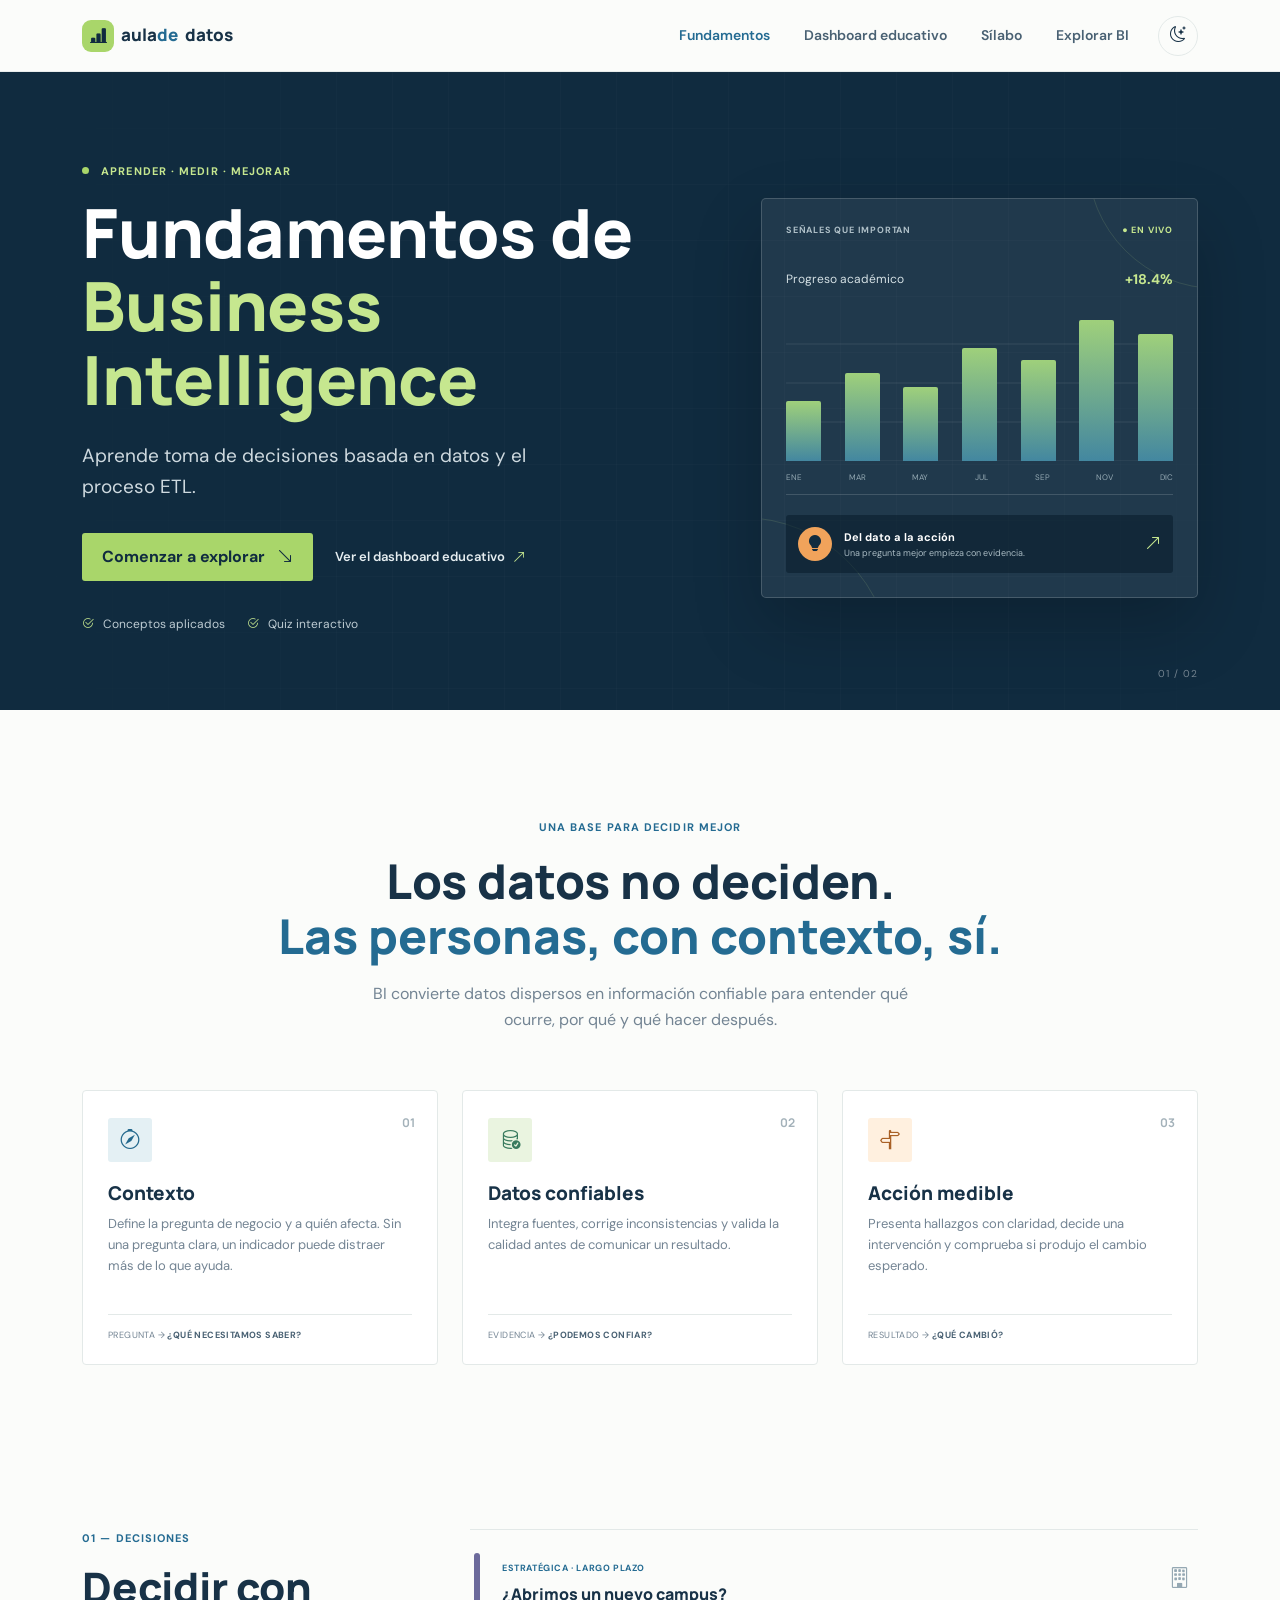
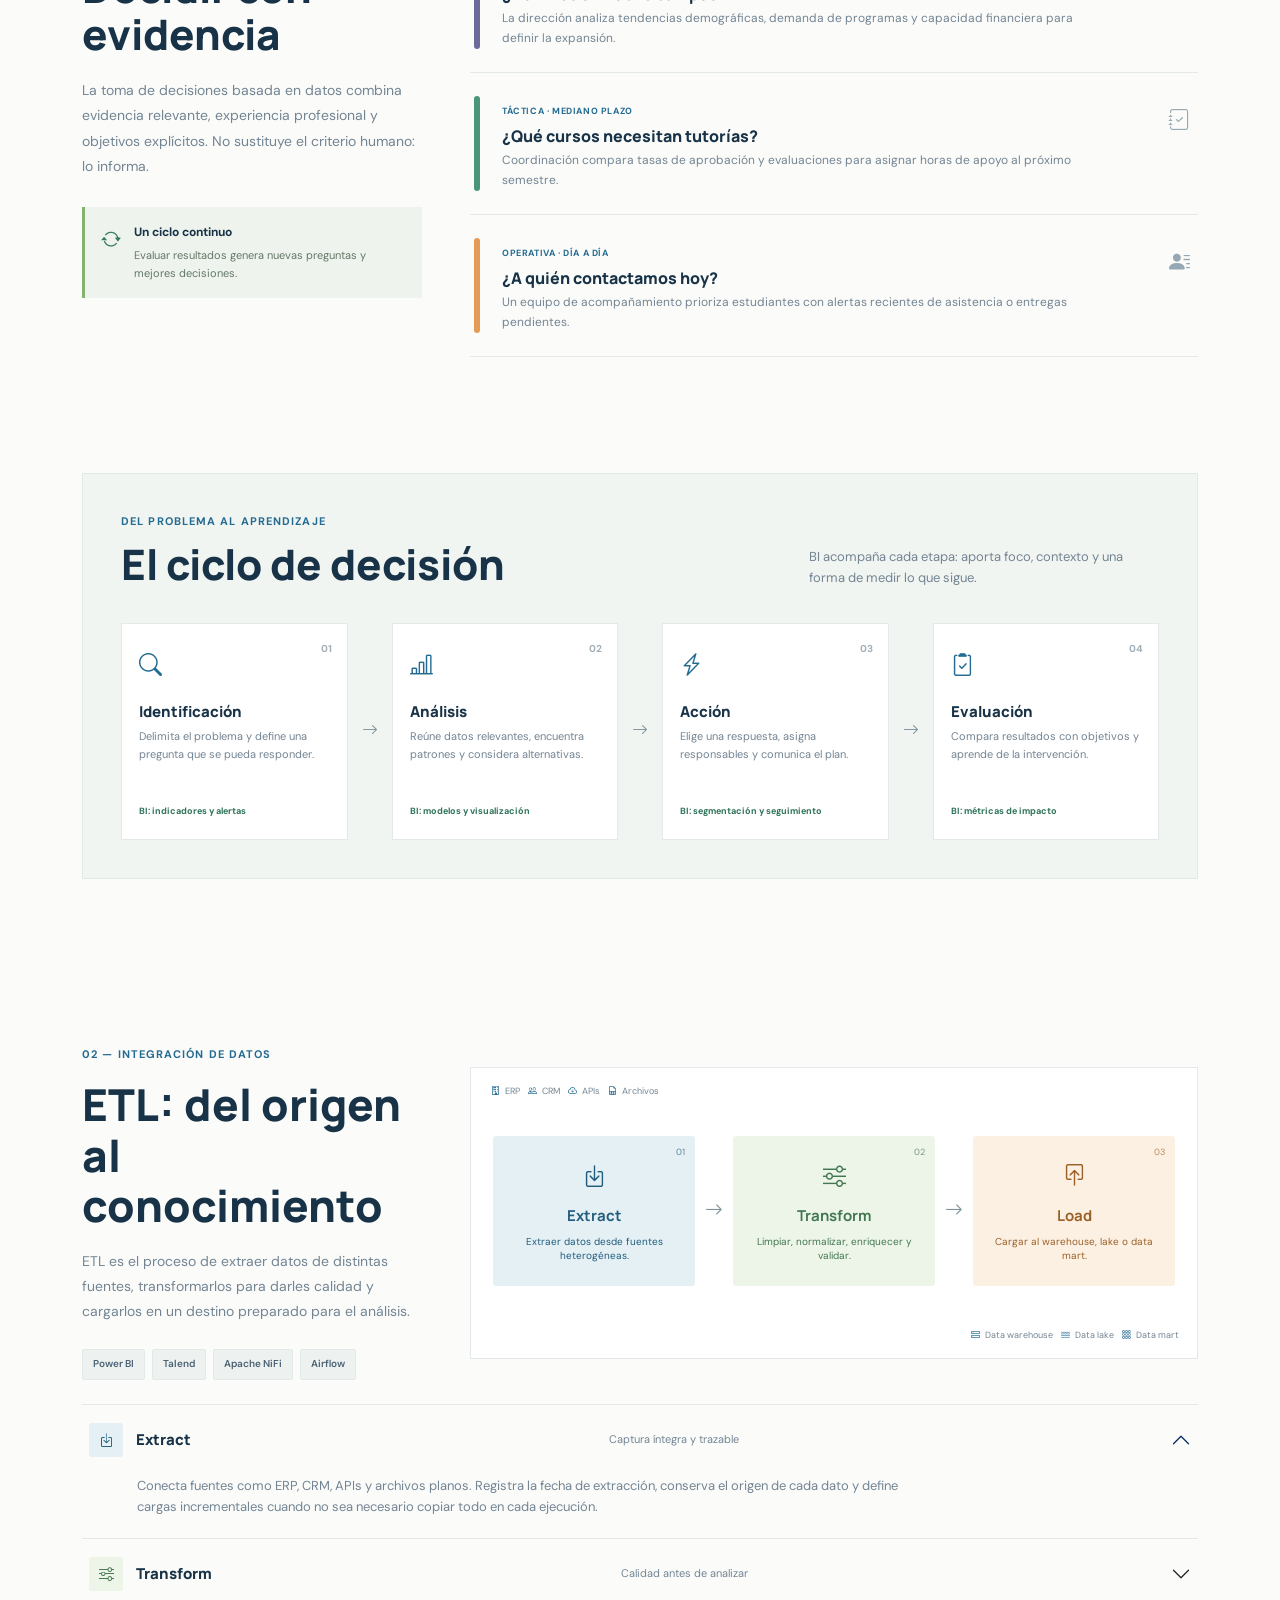
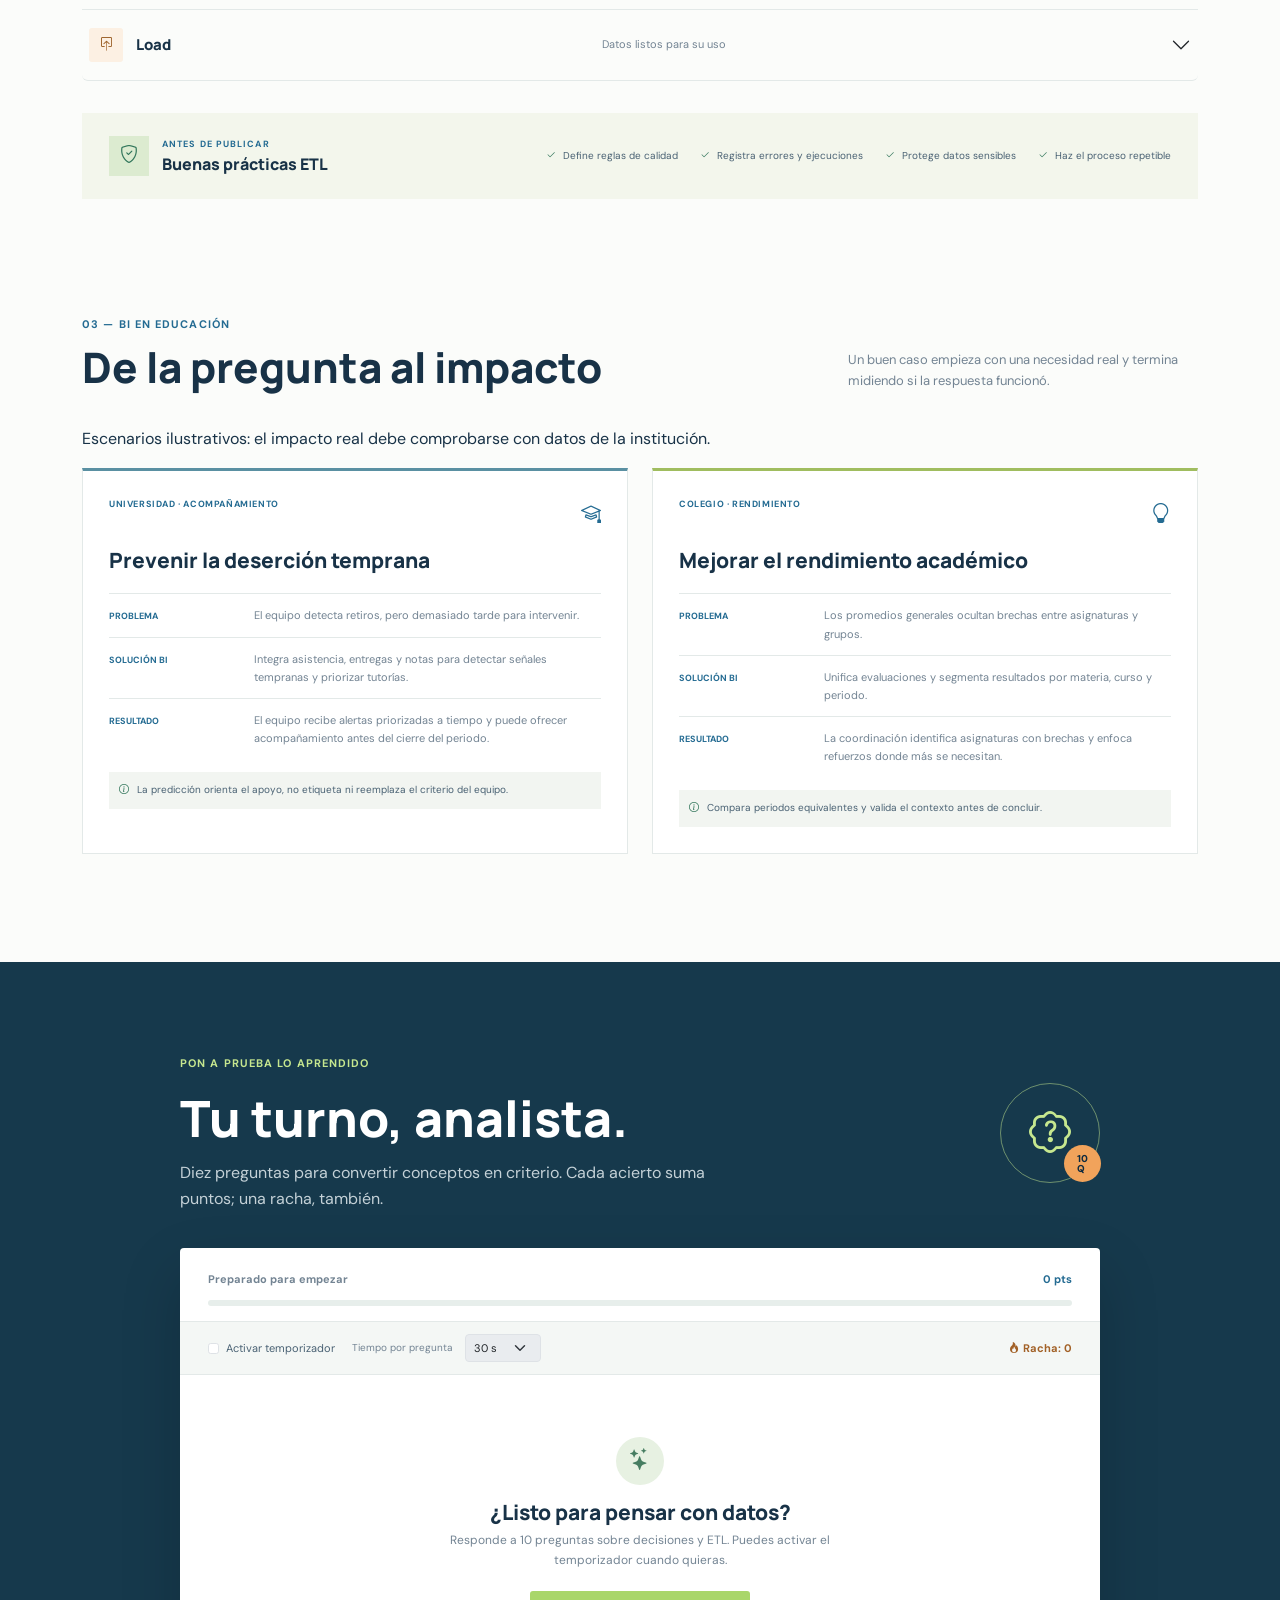
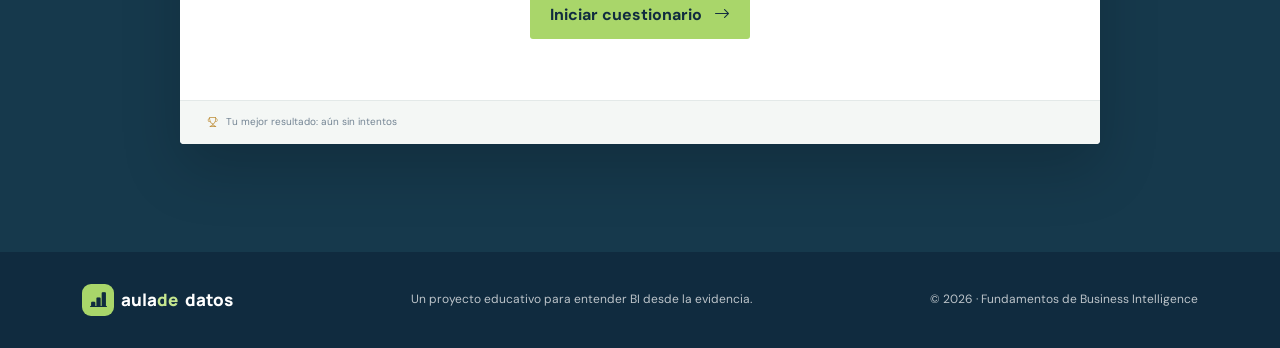
==== commit 84c6c1b0: "silabo" ====
--- a/index.html
+++ b/index.html
@@ -24,6 +24,7 @@
 				<ul class="navbar-nav ms-auto align-items-lg-center gap-lg-2">
 					<li class="nav-item"><a class="nav-link active" aria-current="page" href="index.html">Fundamentos</a></li>
 					<li class="nav-item"><a class="nav-link" href="dashboard.html">Dashboard educativo</a></li>
+					<li class="nav-item"><a class="nav-link" href="silabo.html">Sílabo</a></li>
 					<li class="nav-item"><a class="nav-link" href="#teoria">Explorar BI</a></li>
 					<li class="nav-item ms-lg-2"><button class="theme-toggle" type="button" aria-label="Activar tema oscuro" title="Cambiar tema"><i class="bi bi-moon-stars" aria-hidden="true"></i></button></li>
 				</ul>
